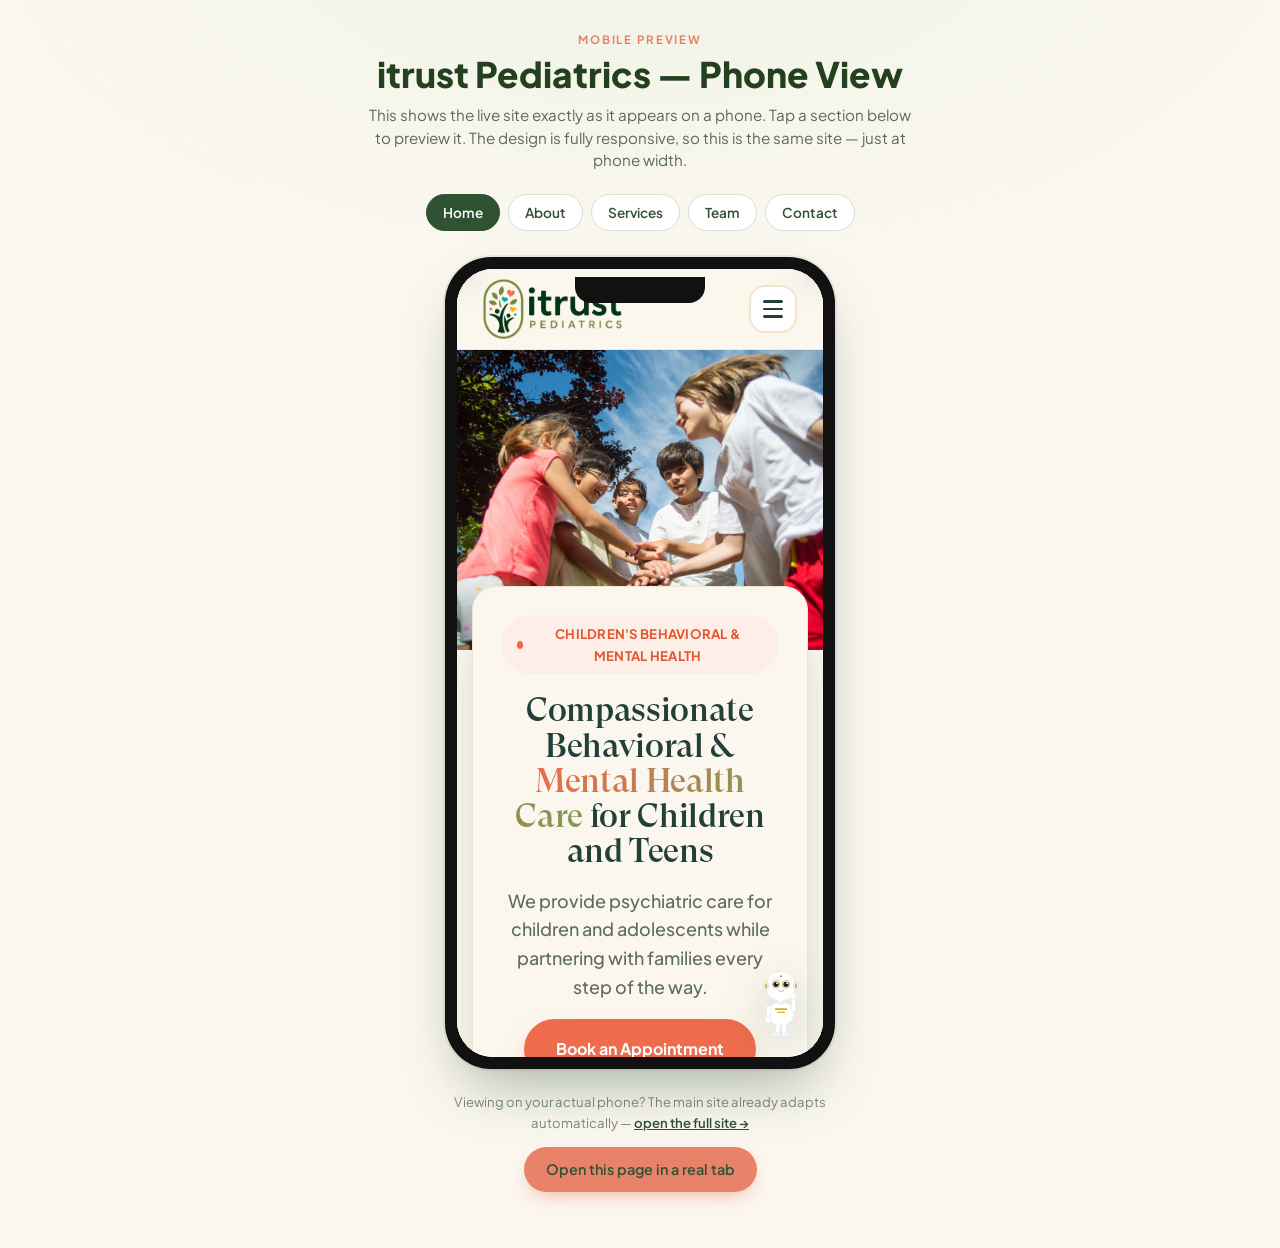
==== mobile/index.html @ 40986c95 "Add /mobile/ phone-preview page with per-page switcher Co-Authored-By: Claude Opus 4.8 <noreply@anth" ====
<!DOCTYPE html>
<html lang="en">
<head>
<meta charset="UTF-8">
<meta name="viewport" content="width=device-width, initial-scale=1.0">
<title>Mobile Preview | itrust Pediatrics</title>
<link rel="preconnect" href="https://fonts.googleapis.com">
<link rel="preconnect" href="https://fonts.gstatic.com" crossorigin>
<link href="https://fonts.googleapis.com/css2?family=Plus+Jakarta+Sans:wght@400;500;600;700;800&display=swap" rel="stylesheet">
<style>
  :root{
    --cream:#fbf7ef; --green:#2f5233; --green-deep:#24401f;
    --coral:#e8836a; --sage:#8ba888; --ink:#2b2b2b;
  }
  *{box-sizing:border-box;margin:0;padding:0}
  body{
    font-family:"Plus Jakarta Sans",system-ui,sans-serif;
    background:radial-gradient(1200px 700px at 50% -10%,#eef3e6 0%,var(--cream) 60%);
    color:var(--ink);min-height:100vh;
    display:flex;flex-direction:column;align-items:center;
    padding:32px 16px 56px;
  }
  .head{text-align:center;max-width:560px;margin-bottom:22px}
  .head .kicker{
    text-transform:uppercase;letter-spacing:.16em;font-size:.72rem;
    font-weight:700;color:var(--coral);margin-bottom:8px;
  }
  .head h1{
    font-size:clamp(1.6rem,5vw,2.2rem);color:var(--green-deep);
    font-weight:800;line-height:1.1;margin-bottom:10px;
  }
  .head p{color:#5a6b57;font-size:.95rem;line-height:1.5}
  /* page switcher */
  .tabs{
    display:flex;flex-wrap:wrap;gap:8px;justify-content:center;
    margin-bottom:26px;
  }
  .tabs button{
    font-family:inherit;font-size:.85rem;font-weight:600;
    padding:9px 16px;border-radius:999px;cursor:pointer;
    border:1.5px solid #d6e0cf;background:#fff;color:var(--green);
    transition:all .18s ease;
  }
  .tabs button:hover{border-color:var(--sage);transform:translateY(-1px)}
  .tabs button.active{background:var(--green);color:#fff;border-color:var(--green)}
  /* phone frame */
  .phone{
    position:relative;width:390px;max-width:100%;
    background:#111;border-radius:46px;padding:12px;
    box-shadow:0 30px 60px -20px rgba(47,82,51,.45),0 0 0 2px rgba(0,0,0,.06);
  }
  .phone::before{ /* notch */
    content:"";position:absolute;top:20px;left:50%;transform:translateX(-50%);
    width:130px;height:26px;background:#111;border-radius:0 0 16px 16px;z-index:3;
  }
  .screen{
    position:relative;width:100%;height:788px;
    border-radius:36px;overflow:hidden;background:var(--cream);
  }
  .screen iframe{
    width:100%;height:100%;border:0;display:block;background:var(--cream);
  }
  .loading{
    position:absolute;inset:0;display:flex;align-items:center;justify-content:center;
    color:var(--sage);font-weight:600;font-size:.9rem;pointer-events:none;
    transition:opacity .3s ease;
  }
  .loading.hide{opacity:0}
  .foot{
    margin-top:22px;text-align:center;color:#7a8a76;font-size:.82rem;line-height:1.6;
    max-width:420px;
  }
  .foot a{color:var(--green);font-weight:600}
  .open-real{
    display:inline-block;margin-top:14px;padding:11px 22px;border-radius:999px;
    background:var(--coral);color:#fff;font-weight:700;font-size:.9rem;
    text-decoration:none;transition:transform .15s ease,box-shadow .15s ease;
    box-shadow:0 8px 20px -8px rgba(232,131,106,.7);
  }
  .open-real:hover{transform:translateY(-2px);box-shadow:0 12px 26px -8px rgba(232,131,106,.8)}
  /* on real phones, drop the frame and just show the link */
  @media(max-width:520px){
    .phone{width:100%;border-radius:32px;padding:8px}
    .screen{height:70vh}
    .phone::before{width:100px;height:22px}
  }
</style>
</head>
<body>
  <div class="head">
    <div class="kicker">Mobile Preview</div>
    <h1>itrust Pediatrics — Phone View</h1>
    <p>This shows the live site exactly as it appears on a phone. Tap a section below to preview it. The design is fully responsive, so this is the same site — just at phone width.</p>
  </div>

  <div class="tabs" id="tabs">
    <button data-src="../index.html" class="active">Home</button>
    <button data-src="../about.html">About</button>
    <button data-src="../services.html">Services</button>
    <button data-src="../team.html">Team</button>
    <button data-src="../contact.html">Contact</button>
  </div>

  <div class="phone">
    <div class="screen">
      <div class="loading" id="loading">Loading preview…</div>
      <iframe id="frame" src="../index.html" title="Mobile preview of itrust Pediatrics"></iframe>
    </div>
  </div>

  <div class="foot">
    Viewing on your actual phone? The main site already adapts automatically —
    <a href="../index.html">open the full site&nbsp;→</a>
    <br>
    <a class="open-real" id="openReal" href="../index.html" target="_blank" rel="noopener">Open this page in a real tab</a>
  </div>

<script>
  (function(){
    var frame   = document.getElementById("frame");
    var loading = document.getElementById("loading");
    var tabs    = document.getElementById("tabs");
    var openReal= document.getElementById("openReal");

    function show(loadingOn){
      loading.classList.toggle("hide", !loadingOn);
    }
    frame.addEventListener("load", function(){ show(false); });

    tabs.addEventListener("click", function(e){
      var btn = e.target.closest("button");
      if(!btn) return;
      // active state
      [].forEach.call(tabs.querySelectorAll("button"), function(b){
        b.classList.remove("active");
      });
      btn.classList.add("active");
      // swap frame
      show(true);
      var src = btn.getAttribute("data-src");
      frame.src = src;
      openReal.href = src;
    });
  })();
</script>
</body>
</html>
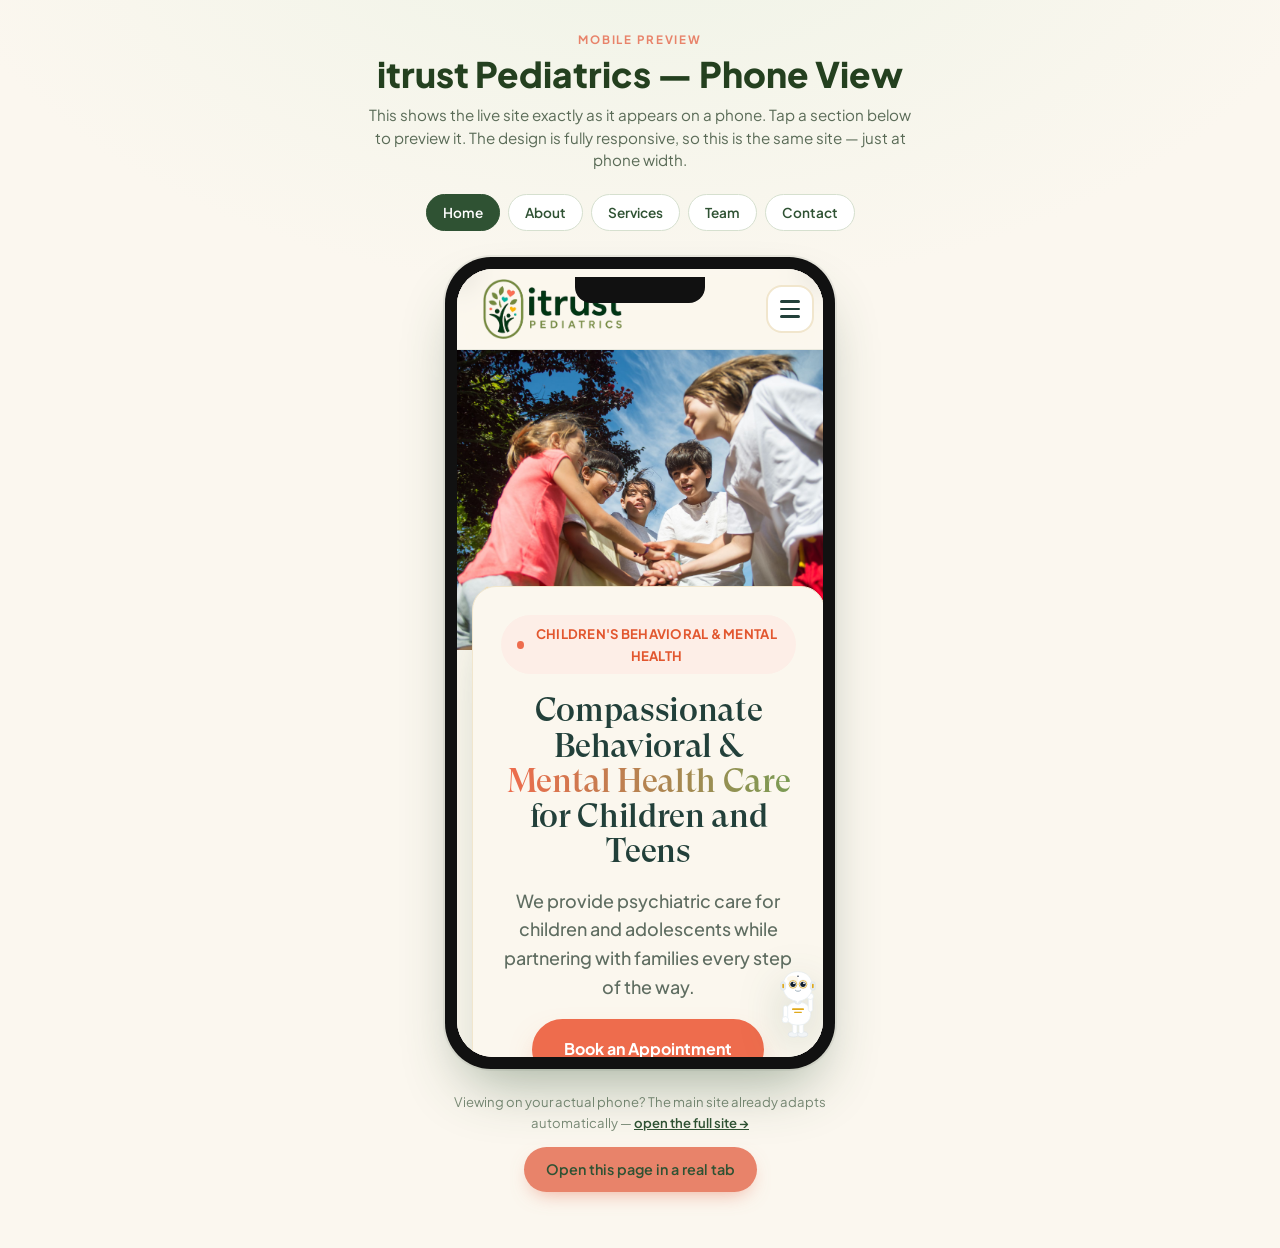
==== commit 9dc2b5b9: "Mobile preview: clip iframe scrollbar so phone view stays perfectly centered Co-Authored-By: Claude " ====
--- a/mobile/index.html
+++ b/mobile/index.html
@@ -57,8 +57,11 @@
     position:relative;width:100%;height:788px;
     border-radius:36px;overflow:hidden;background:var(--cream);
   }
+  /* The iframe is made slightly wider than the frame and the overflow is
+     clipped, so the inner vertical scrollbar sits outside the visible area.
+     This keeps the previewed site perfectly centered (no scrollbar gutter). */
   .screen iframe{
-    width:100%;height:100%;border:0;display:block;background:var(--cream);
+    width:calc(100% + 17px);height:100%;border:0;display:block;background:var(--cream);
   }
   .loading{
     position:absolute;inset:0;display:flex;align-items:center;justify-content:center;
@@ -122,10 +125,27 @@
     var tabs    = document.getElementById("tabs");
     var openReal= document.getElementById("openReal");
 
+    var fallback;
     function show(loadingOn){
       loading.classList.toggle("hide", !loadingOn);
+      clearTimeout(fallback);
+      if(loadingOn){
+        // safety net: always clear the overlay even if 'load' was missed
+        fallback = setTimeout(function(){ loading.classList.add("hide"); }, 1500);
+      }
     }
     frame.addEventListener("load", function(){ show(false); });
+
+    // If the initial frame already finished loading before this script ran,
+    // the 'load' event won't fire again — hide the overlay now.
+    function alreadyLoaded(){
+      try { return frame.contentDocument &&
+                   frame.contentDocument.readyState === "complete"; }
+      catch(e){ return false; }
+    }
+    if(alreadyLoaded()){ show(false); } else { show(true); }
+    // final safety net on window load
+    window.addEventListener("load", function(){ show(false); });
 
     tabs.addEventListener("click", function(e){
       var btn = e.target.closest("button");
